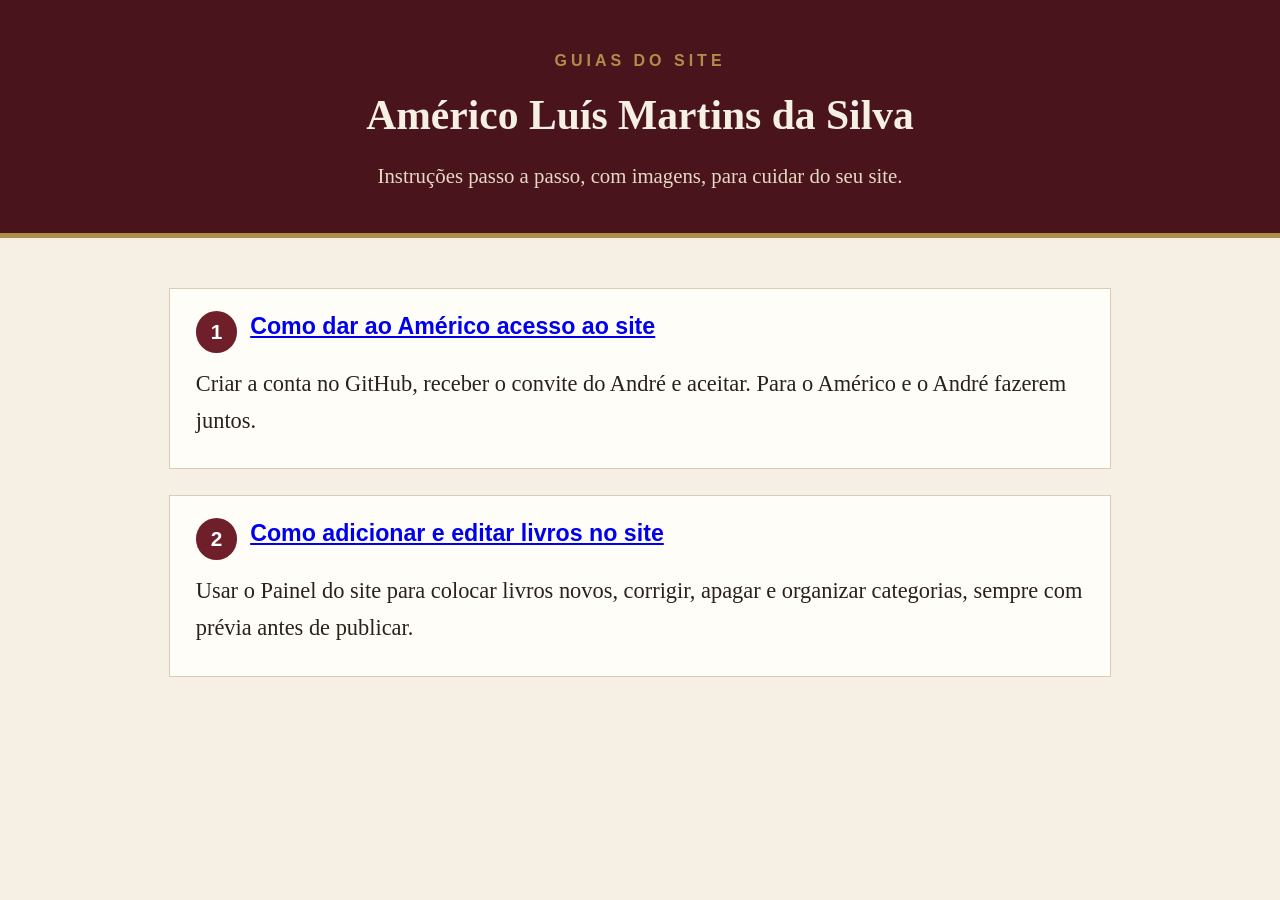
==== guias/index.html @ 49cdfe1b "Guias de ajuda com imagens e link de ajuda no painel Co-Authored-By: Claude Opus 5.5 <noreply@anthro" ====
<!doctype html><html lang="pt-BR"><head><meta charset="utf-8"><meta name="robots" content="noindex"><meta name="viewport" content="width=device-width,initial-scale=1">
<title>Guias do site — Américo Luís Martins da Silva</title><link rel="stylesheet" href="guia.css"></head><body>
<header class="capa"><div class="selo">GUIAS DO SITE</div><h1>Américo Luís Martins da Silva</h1><p>Instruções passo a passo, com imagens, para cuidar do seu site.</p></header>
<main>
<div class="passo"><h3><span class="num">1</span><span><a href="guia1.html">Como dar ao Américo acesso ao site</a></span></h3><p>Criar a conta no GitHub, receber o convite do André e aceitar. Para o Américo e o André fazerem juntos.</p></div>
<div class="passo"><h3><span class="num">2</span><span><a href="guia2.html">Como adicionar e editar livros no site</a></span></h3><p>Usar o Painel do site para colocar livros novos, corrigir, apagar e organizar categorias, sempre com prévia antes de publicar.</p></div>
</main></body></html>
---- guias/guia.css ----
:root{--papel:#f6f0e4;--vinho:#6e1f2a;--vinho-e:#4a141c;--ouro:#b08d4a;--tinta:#2a211b}
*{box-sizing:border-box}
body{margin:0;background:var(--papel);color:var(--tinta);font-family:Georgia,'EB Garamond',serif;font-size:1.4rem;line-height:1.65}
header.capa{background:var(--vinho-e);color:var(--papel);text-align:center;padding:3rem 1.5rem 2.5rem;border-bottom:5px solid var(--ouro)}
header.capa .selo{color:var(--ouro);letter-spacing:.25em;font-family:'Segoe UI',sans-serif;font-weight:700;font-size:1rem}
header.capa h1{font-size:2.6rem;margin:.4rem 0}
header.capa p{font-size:1.3rem;color:#e6d9c2;max-width:820px;margin:.6rem auto 0}
main{max-width:980px;margin:0 auto;padding:1.5rem 1.2rem 4rem}
nav.indice{background:#fffdf8;border:1px solid #d8ccb4;padding:1.2rem 1.6rem;margin:1.5rem 0}
nav.indice h2{margin:0 0 .4rem;font-size:1.5rem;color:var(--vinho)}
nav.indice a{color:var(--vinho)}
h2.parte{background:var(--vinho);color:var(--papel);padding:.8rem 1.2rem;margin:3rem 0 .5rem;font-size:1.7rem;border-left:10px solid var(--ouro)}
p.quem{font-style:italic;color:#5c4f44;margin:.2rem 0 1rem}
.passo{background:#fffdf8;border:1px solid #d8ccb4;margin:1.6rem 0;padding:1.4rem 1.6rem;break-inside:avoid;page-break-inside:avoid}
.passo h3{display:flex;gap:.8rem;align-items:flex-start;margin:0 0 .8rem;font-size:1.45rem;color:var(--vinho-e);font-family:'Segoe UI',sans-serif;font-weight:700;line-height:1.35}
.num{flex:none;display:inline-grid;place-items:center;width:2.6rem;height:2.6rem;border-radius:50%;background:var(--vinho);color:#fff;font-size:1.3rem}
.passo img{width:100%;border:1px solid #c9bda5;box-shadow:3px 5px 14px rgba(0,0,0,.18);margin:.4rem 0 .8rem}
.passo p{margin:.4rem 0}
.animacao{border:3px dashed var(--ouro);background:#fff8e6}
.animacao .rotulo{font-family:'Segoe UI',sans-serif;font-weight:700;color:var(--vinho);font-size:1.05rem;letter-spacing:.06em}
ol.lista,ul.lista{padding-left:1.6rem}
ol.lista li,ul.lista li{margin:.5rem 0}
code{background:#efe6d3;padding:.05em .35em;border-radius:4px;font-family:Consolas,monospace;font-size:.92em;word-break:break-all}
kbd{display:inline-block;border:2px solid #9c8f78;border-bottom-width:4px;border-radius:6px;padding:0 .4em;background:#fff;font-family:'Segoe UI',sans-serif;font-size:.9em}
.dica{background:#eef6ee;border-left:6px solid #2d6a2d;padding:.8rem 1.1rem;margin:1rem 0}
footer{text-align:center;color:#5c4f44;font-size:1.05rem;padding:2rem}
@media print{body{font-size:12.5pt}.passo{padding:.8rem 1rem;margin:.8rem 0}.passo img{max-height:88mm;width:auto;max-width:100%;display:block;margin:.3rem auto .5rem}.animacao img{max-height:150mm}.passo h3{font-size:14pt}header.capa{padding:1.5rem}.passo{box-shadow:none}h2.parte{page-break-before:always}h2.parte:first-of-type{page-break-before:auto}nav.indice{page-break-after:always}}
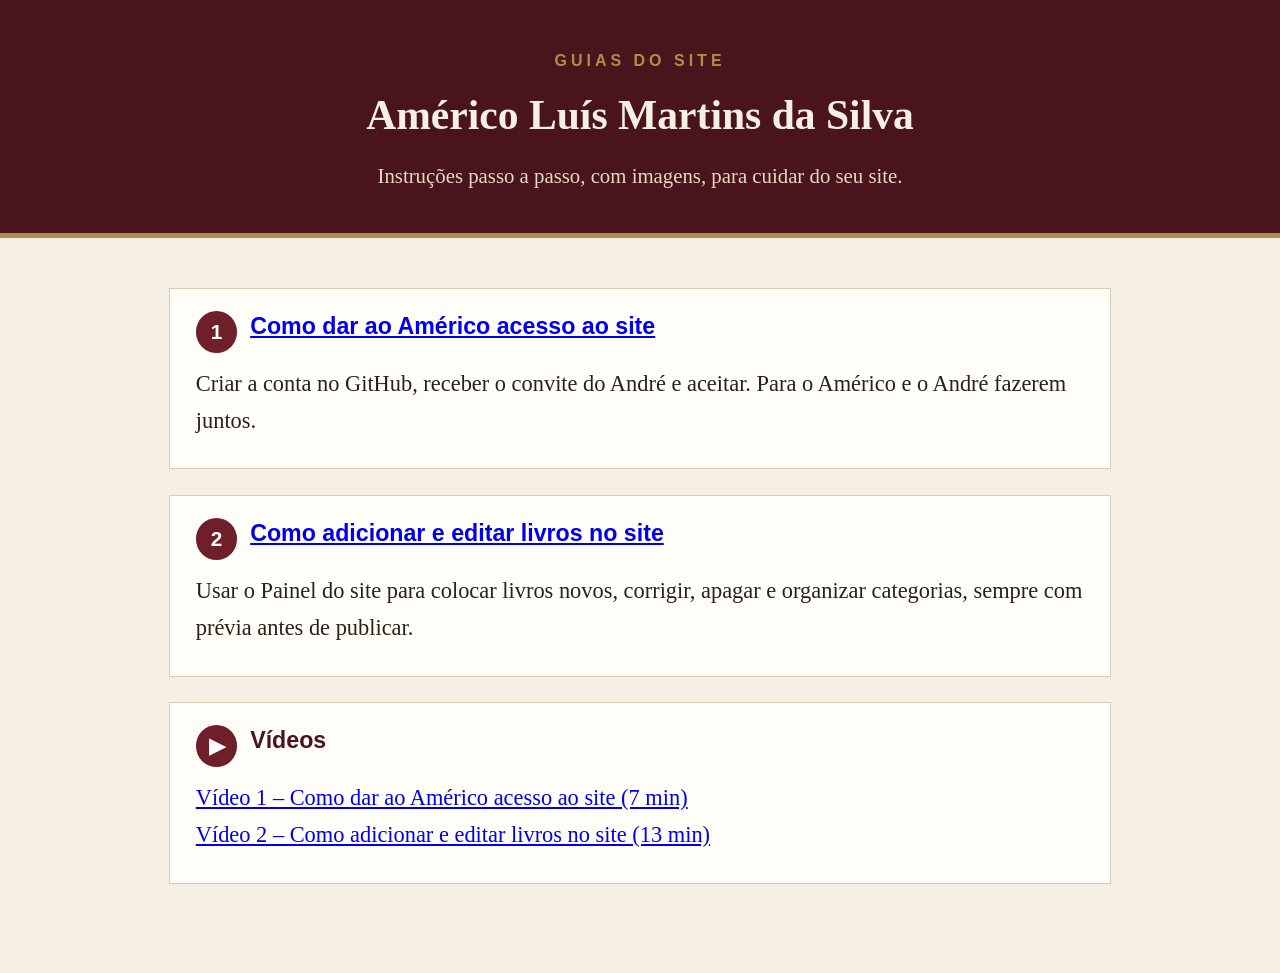
==== commit 9e44dc34: "Vídeos tutoriais publicados junto dos guias Co-Authored-By: Claude Opus 5.5 <noreply@anthropic.com>" ====
--- a/guias/index.html
+++ b/guias/index.html
@@ -4,4 +4,5 @@
 <main>
 <div class="passo"><h3><span class="num">1</span><span><a href="guia1.html">Como dar ao Américo acesso ao site</a></span></h3><p>Criar a conta no GitHub, receber o convite do André e aceitar. Para o Américo e o André fazerem juntos.</p></div>
 <div class="passo"><h3><span class="num">2</span><span><a href="guia2.html">Como adicionar e editar livros no site</a></span></h3><p>Usar o Painel do site para colocar livros novos, corrigir, apagar e organizar categorias, sempre com prévia antes de publicar.</p></div>
+<div class="passo"><h3><span class="num">▶</span><span>Vídeos</span></h3><p><a href="videos/video1.mp4">Vídeo 1 – Como dar ao Américo acesso ao site (7 min)</a><br><a href="videos/video2.mp4">Vídeo 2 – Como adicionar e editar livros no site (13 min)</a></p></div>
 </main></body></html>
--- a/guias/guia.css
+++ b/guias/guia.css
@@ -25,4 +25,5 @@
 kbd{display:inline-block;border:2px solid #9c8f78;border-bottom-width:4px;border-radius:6px;padding:0 .4em;background:#fff;font-family:'Segoe UI',sans-serif;font-size:.9em}
 .dica{background:#eef6ee;border-left:6px solid #2d6a2d;padding:.8rem 1.1rem;margin:1rem 0}
 footer{text-align:center;color:#5c4f44;font-size:1.05rem;padding:2rem}
-@media print{body{font-size:12.5pt}.passo{padding:.8rem 1rem;margin:.8rem 0}.passo img{max-height:88mm;width:auto;max-width:100%;display:block;margin:.3rem auto .5rem}.animacao img{max-height:150mm}.passo h3{font-size:14pt}header.capa{padding:1.5rem}.passo{box-shadow:none}h2.parte{page-break-before:always}h2.parte:first-of-type{page-break-before:auto}nav.indice{page-break-after:always}}
+.so-pdf{display:none}
+@media print{.so-pdf{display:block;text-align:center;margin:.2rem 0 .6rem}.ver-animado{display:inline-block;background:#6e1f2a;color:#fff;text-decoration:none;font-family:"Segoe UI",sans-serif;font-weight:700;padding:.45rem 1.2rem;border-radius:8px}body{font-size:12.5pt}.passo{padding:.8rem 1rem;margin:.8rem 0}.passo img{max-height:88mm;width:auto;max-width:100%;display:block;margin:.3rem auto .5rem}.animacao img{max-height:150mm}.passo h3{font-size:14pt}header.capa{padding:1.5rem}.passo{box-shadow:none}h2.parte{page-break-before:always}h2.parte:first-of-type{page-break-before:auto}nav.indice{page-break-after:always}}
